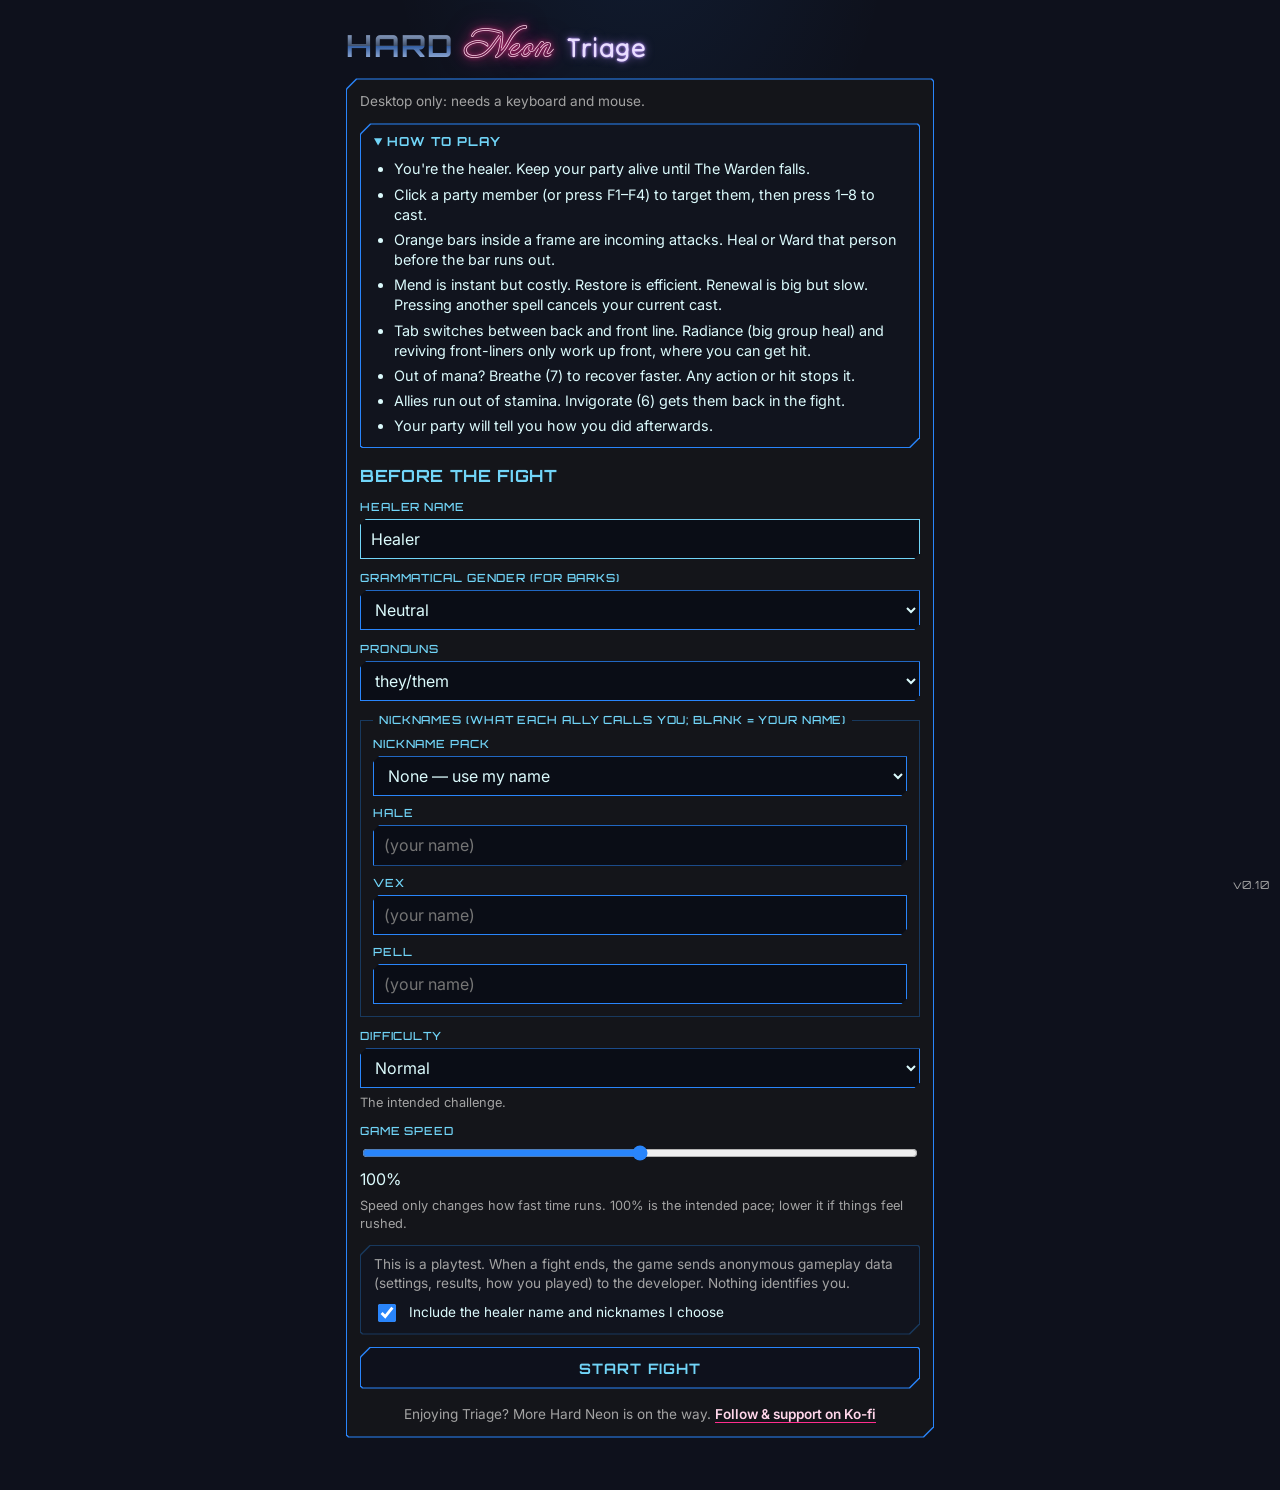
==== index.html @ afcef410 "First commit of test game" ====
<!doctype html>
<html lang="en">
<head>
  <meta charset="utf-8">
  <meta name="viewport" content="width=device-width, initial-scale=1">
  <title>Hard Neon: Triage</title>
  <link rel="preconnect" href="https://fonts.googleapis.com">
  <link rel="preconnect" href="https://fonts.gstatic.com" crossorigin>
  <link rel="stylesheet" href="https://fonts.googleapis.com/css2?family=Inter:wght@400;600;700&family=Orbitron:wght@500;700&family=Neonderthaw&family=Tilt+Neon&display=swap">
  <link rel="stylesheet" href="style.css">
  <script src="data/strings.js"></script>
  <script src="data/settings.js"></script>
  <script src="data/abilities.js"></script>
  <script src="data/allies.js"></script>
  <script src="data/boss.js"></script>
  <script src="data/nicknames.js"></script>
  <script src="game.js"></script>
</head>
<body>
  <h1 id="title"></h1>
  <div id="version" class="version"></div>

  <section id="setup" class="panel">
    <p id="desktopNote" class="note"></p>
    <details id="howTo" class="howto" open></details>
    <h2 id="setupTitle"></h2>
    <form id="setupForm"></form>
  </section>

  <main id="game" hidden>
    <section class="panel cluster">
      <div id="bossBubble" class="bubble boss left"></div>
      <div class="row"><strong id="bossName"></strong><span id="phase" class="muted"></span><span id="timer" class="timer"></span></div>
      <div id="bossHp"></div>
      <div id="telegraphs" aria-live="polite"></div>

      <div class="zones">
        <div class="zone">
          <div class="zhead"><span id="frontTitle"></span><span id="frontArea" class="area"></span></div>
          <div id="frontList" class="frames"></div>
        </div>
        <div class="zone">
          <div class="zhead"><span id="backTitle"></span><span id="backArea" class="area"></span></div>
          <div id="backList" class="frames"></div>
        </div>
      </div>

      <div id="mana"></div>
      <div id="cast"></div>
      <div id="gcd"></div>
      <div id="abilities" class="abilities"></div>
      <div id="msg" class="msg" role="status"></div>
      <div id="controls" class="controls"></div>
    </section>

    <details class="panel logbox">
      <summary id="logTitle"></summary>
      <div id="log" class="log" role="log"></div>
      <button id="showResult" type="button" class="primary" hidden></button>
    </details>

    <div id="pauseOverlay" class="overlay" hidden><p></p></div>
    <section id="result" class="panel result" hidden></section>
  </main>
</body>
</html>
---- style.css ----
/* Healer Prototype — Hard Neon skin.
   Rules from the Hard Neon visual guide: blue is the interface, neon is the world;
   Orbitron = the system, neon script = people, Inter = everything you read.
   Neon is scarce; nothing that matters mid-fight glows or flickers.
   The previous plain look is kept in style_classic.css (swap the <link> to use it). */

:root {
  /* interface (the station's tech) */
  --bg: #0E111C; --panel: #14151A; --raised: #2A2F38; --navy: #18395E;
  --edge: #2985FB; --signal: #569EFF; --cyan: #71D5F8; --text: #DBFAFC; --muted: #A3A3A3;
  --warn: #FF9000;
  /* neon (the world: people, signs) */
  --pink: #FF2D8D; --lavender: #B388FF;
  /* system feedback (always paired with numbers, icons or words) */
  --hp: #2FB47C; --hp-low: #E5484D; --mana: #2985FB; --st: #FFB020; --boss: #B8325E;
  --cast: #71D5F8; --breathe: #3FC9B5; --focus: #FFFFFF;
  /* the notch: big cut top-left and bottom-right, small cut on the others */
  --n: 10px; --s: 2px;
  --notch: polygon(var(--n) 0, calc(100% - var(--s)) 0, 100% var(--s), 100% calc(100% - var(--n)),
                   calc(100% - var(--n)) 100%, var(--s) 100%, 0 calc(100% - var(--s)), 0 var(--n));
  --sys: "Orbitron", "Segoe UI", sans-serif;
  --neon: "Neonderthaw", "Brush Script MT", cursive;          /* decorative: title, results */
  --neon-ui: "Tilt Neon", "Trebuchet MS", sans-serif;          /* legible neon: names you click mid-fight */
  --body: "Inter", system-ui, "Segoe UI", sans-serif;
}
* { box-sizing: border-box; }
html { background: var(--bg); }
body { margin: 0 auto; padding: 24px 16px 40px; color: var(--text); max-width: 620px;
  font: 16px/1.4 var(--body);
  background:
    radial-gradient(ellipse 60% 40% at 50% -10%, rgba(41,133,251,.10), transparent 70%),
    var(--bg); }
[hidden] { display: none !important; }
button, input, select, textarea { font: inherit; color: inherit; }
:focus-visible { outline: 3px solid var(--focus); outline-offset: 2px; }
.muted { color: var(--muted); }
h2, h3 { font-family: var(--sys); color: var(--cyan); font-weight: 700; letter-spacing: .04em; }
h2 { font-size: 1.05rem; margin: 0 0 12px; text-transform: uppercase; }
h3 { font-size: .85rem; margin: 14px 0 6px; text-transform: uppercase; }

/* ---------- notched surfaces (border + fill drawn behind content, so bubbles are never clipped) ---------- */
.panel, .frame, .ab, .btns button, #setupForm button, a.button, #showResult, .howto, .telnote, .verdict, .rbtns label, .bubble.boss {
  position: relative; isolation: isolate; border: none; border-radius: 0; background: transparent;
  --edge-c: var(--edge); --fill-c: var(--panel);
}
.panel::before, .frame::before, .ab::before, .btns button::before, #setupForm button::before, a.button::before,
#showResult::before, .howto::before, .telnote::before, .verdict::before, .rbtns label::before, .bubble.boss::before {
  content: ""; position: absolute; inset: 0; z-index: -2; background: var(--edge-c); clip-path: var(--notch); pointer-events: none;
}
.panel > .notchfill, .frame::after, .ab::after, .btns button::after, #setupForm button::after, a.button::after,
#showResult::after, .howto::after, .telnote::after, .verdict::after, .rbtns label::after {
  content: ""; position: absolute; inset: 1px; z-index: -1; background: var(--fill-c); clip-path: var(--notch); pointer-events: none;
}
/* panels use a box-shadow-free fill so the cluster's ::after stays free */
.panel { --fill-c: var(--panel); padding: 14px; margin-bottom: 12px; }
.panel::after { content: ""; position: absolute; inset: 1px; z-index: -1; background: var(--fill-c); clip-path: var(--notch); pointer-events: none; }

/* ---------- title: Orbitron system word + neon word ---------- */
h1#title { margin: 0 0 16px; display: flex; align-items: baseline; gap: 10px; flex-wrap: wrap; }
.tsys { font: 700 1.9rem/1 var(--sys); text-transform: uppercase; letter-spacing: .06em;
  background: linear-gradient(180deg, #A0B7DE 0%, #44546E 52%, #325DA0 53%, #A0B7DE 100%);
  -webkit-background-clip: text; background-clip: text; color: transparent; }
.tneon { font: 2.4rem/1 var(--neon); color: #FFD6EA;
  text-shadow: 0 0 4px var(--pink), 0 0 12px var(--pink), 0 0 24px rgba(255,45,141,.6);
  animation: sign 7s infinite steps(1); }
.tsub { font: 1.7rem/1 var(--neon-ui); color: #E9DDFF; letter-spacing: .02em;
  text-shadow: 0 0 3px var(--lavender), 0 0 10px rgba(179,136,255,.65); margin-left: 4px; }
@keyframes sign { 0%, 91%, 93%, 100% { opacity: 1; } 92% { opacity: .35; } }
@media (prefers-reduced-motion: reduce) { .tneon { animation: none; } }
.version { position: fixed; right: 10px; bottom: 8px; font: .7rem var(--sys); color: var(--muted); letter-spacing: .08em; }

/* ---------- layout pieces ---------- */
.row { display: flex; gap: 10px; align-items: baseline; margin-bottom: 4px; }
#bossName { font: 700 1rem var(--sys); color: var(--cyan); letter-spacing: .05em; text-transform: uppercase; }
#phase { font: .75rem var(--sys); letter-spacing: .08em; text-transform: uppercase; }
.timer { margin-left: auto; font: 500 .9rem var(--sys); color: var(--text); font-variant-numeric: tabular-nums; }

/* ---------- bars: flat, high-contrast, numbers always shown ---------- */
.bar { position: relative; height: 20px; margin: 4px 0; background: #070910;
  clip-path: polygon(6px 0, 100% 0, 100% calc(100% - 6px), calc(100% - 6px) 100%, 0 100%, 0 6px);
  box-shadow: inset 0 0 0 1px rgba(41,133,251,.55); }
.bar .fill { height: 100%; width: 0; }
.bar .bartext { position: absolute; inset: 0; display: flex; align-items: center; justify-content: center;
  font-size: .82rem; font-weight: 700; font-variant-numeric: tabular-nums; text-shadow: 0 1px 2px #000, 0 0 2px #000; white-space: nowrap; }
.bar.hp { height: 28px; } .bar.hp .fill { background: var(--hp); } .bar.hp .bartext { font-size: .92rem; }
.bar.hp.low .fill { background: var(--hp-low); }
.bar.st { height: 7px; clip-path: none; } .bar.st .fill { background: var(--st); } .bar.st .bartext { display: none; }
.bar.mana .fill { background: var(--mana); }
.bar.cast .fill { background: var(--cast); } .bar.cast .bartext { color: var(--text); }
.bar.cast.breathing .fill { background: var(--breathe); }
.bar.cast.wasted .fill { background: #5B6170; } .bar.cast.wasted .bartext { color: var(--warn); }
.bar.gcd { height: 4px; clip-path: none; box-shadow: none; } .bar.gcd .fill { background: var(--signal); } .bar.gcd .bartext { display: none; }
.bar.boss { height: 24px; } .bar.boss .fill { background: linear-gradient(90deg, #7A1E45, var(--boss)); }
.bar.warn { height: 22px; background: #3A2400; box-shadow: none; } .bar.warn .fill { background: var(--warn); }
.bar.warn .bartext { color: #120A00; text-shadow: none; font-weight: 800; letter-spacing: .02em; }
.bar.tbar { height: 16px; flex: 1; background: #3A2400; box-shadow: none; } .bar.tbar .fill { background: var(--warn); }
.bar.tbar .bartext { color: #120A00; text-shadow: none; font-size: .72rem; font-weight: 800; }

#telegraphs { min-height: 4px; }
.tele { display: flex; gap: 8px; align-items: center; color: var(--warn); font-weight: 700; font-size: .85rem; }
.tele > span { flex: 0 0 auto; }

/* ---------- zones and party frames ---------- */
.zones { display: grid; grid-template-columns: 1fr 1fr; gap: 10px; margin: 10px 0; }
.zhead { display: flex; gap: 6px; align-items: baseline; margin-bottom: 6px;
  font: 500 .7rem var(--sys); color: var(--cyan); text-transform: uppercase; letter-spacing: .12em;
  border-bottom: 1px solid var(--navy); padding-bottom: 3px; }
.area { color: var(--warn); font: 700 .8rem var(--body); text-transform: none; letter-spacing: 0; }
.frames { display: grid; gap: 8px; min-height: 100px; align-content: start; }

.frame { text-align: left; padding: 7px 10px 8px; cursor: pointer; width: 100%; --fill-c: #11141E; }
.frame:hover { --fill-c: #161B28; }
.frame.low { --edge-c: var(--hp-low); }
.frame.threat { --edge-c: var(--warn); }
.frame.selected { outline: 3px solid var(--focus); outline-offset: 2px; }
.frame.down { opacity: .5; }
.fhead { display: flex; gap: 8px; align-items: baseline; }
/* people's names are neon: the world, not the interface */
.fname { font: 1.35rem/1.1 var(--neon-ui); color: #FFD6EA; text-shadow: 0 0 3px var(--pink), 0 0 10px rgba(255,45,141,.7); padding-right: 4px; }
.frame[data-id="healer"] .fname { color: #E6F7FF; text-shadow: 0 0 3px var(--cyan), 0 0 10px rgba(113,213,248,.6); }
.fkey { font: .65rem var(--sys); color: var(--muted); letter-spacing: .06em; }
.ftarget { margin-left: auto; font: 700 .62rem var(--sys); letter-spacing: .12em; color: var(--focus); }
.fstatus { font-size: .78rem; min-height: 1.1em; color: var(--warn); font-weight: 600; }
.faction { display: none; }
.ffloat { position: absolute; top: 6px; right: 64px; font-weight: 800; font-size: .9rem; font-variant-numeric: tabular-nums; text-shadow: 0 1px 2px #000; }

/* ---------- healer controls ---------- */
.abilities { display: grid; grid-template-columns: repeat(5, 1fr); gap: 6px; margin-top: 8px; }
.ab { display: flex; flex-direction: column; align-items: center; gap: 1px; padding: 7px 2px; cursor: pointer; --fill-c: #11141E; }
.ab:hover { --fill-c: var(--navy); }
.ab.unusable { opacity: .4; }
.ab.active { --edge-c: var(--cyan); --fill-c: var(--navy); }
.abkey { font: 500 .65rem var(--sys); color: var(--signal); letter-spacing: .06em; }
.abname { font-weight: 700; font-size: .84rem; }
.abmana { font-size: .7rem; color: #8FC0FF; font-variant-numeric: tabular-nums; }
.abcd { position: absolute; top: 3px; right: 6px; font-size: .7rem; font-weight: 800; color: var(--warn); }
.msg { min-height: 1.3em; color: var(--warn); margin-top: 6px; font-size: .88rem; font-weight: 600; }
.controls { font-size: .74rem; color: var(--muted); }

/* ---------- buttons ---------- */
.btns { display: flex; gap: 8px; margin-top: 12px; flex-wrap: wrap; }
.btns button, #setupForm button, a.button, #showResult { padding: 9px 18px; cursor: pointer; --fill-c: var(--bg);
  font: 700 .8rem var(--sys); letter-spacing: .08em; text-transform: uppercase; color: var(--text); text-decoration: none; display: inline-block; }
.btns button:hover, #setupForm button:hover, a.button:hover, #showResult:hover { --fill-c: var(--navy); color: #BFE0FF; }
button.primary, a.button { --fill-c: var(--navy); --edge-c: var(--cyan); color: var(--cyan) !important; }
button.primary:hover, a.button:hover { --fill-c: #1F4A7A; }
#setupForm button.primary { padding: 12px 18px; font-size: .9rem; }
button:disabled { opacity: .55; cursor: default; }

/* ---------- log ---------- */
.logbox summary { cursor: pointer; font: 700 .8rem var(--sys); color: var(--cyan); letter-spacing: .08em; text-transform: uppercase; }
.log { height: 200px; overflow-y: auto; font-size: .8rem; font-variant-numeric: tabular-nums; margin-top: 8px; }
.entry.bark { color: #FFD6EA; font-style: italic; }
.entry.warn { color: var(--warn); }
.entry.bad { color: #FF8A8E; font-weight: 600; }
.entry.good { color: #7FE0B0; font-weight: 600; }
.entry.sys { color: var(--muted); }
#showResult { margin-top: 10px; }

/* ---------- speech bubbles: loud on purpose, neon for people, Orbitron for the boss ---------- */
.cluster { position: relative; }
.bubble { position: absolute; top: 0; width: 250px; padding: 12px 16px; z-index: 3;
  background: #12081A; color: #FFF0F7; border: 2px solid var(--pink);
  box-shadow: 0 0 10px rgba(255,45,141,.55), inset 0 0 12px rgba(255,45,141,.18), 0 8px 24px rgba(0,0,0,.6);
  font: 600 1.25rem/1.25 var(--body); text-align: center;
  opacity: 0; transform: scale(.94); transition: opacity .12s, transform .12s; pointer-events: none; }
.bubble.show { opacity: 1; transform: scale(1); }
.bubble::after { content: ""; position: absolute; top: 20px; border: 11px solid transparent; }
.bubble.left { right: calc(100% + 18px); }
.bubble.left::after { left: 100%; border-left-color: var(--pink); }
.bubble.right { left: calc(100% + 18px); }
.bubble.right::after { right: 100%; border-right-color: var(--pink); }
/* the boss speaks as the system: cold, notched, Orbitron */
.bubble.boss { position: absolute; top: 4px; border: none; box-shadow: 0 0 14px rgba(41,133,251,.35), 0 8px 24px rgba(0,0,0,.6);
  background: transparent; color: var(--cyan); --edge-c: var(--edge);
  font: 700 1rem/1.3 var(--sys); letter-spacing: .04em; text-transform: uppercase; }
.bubble.boss::after { content: ""; position: absolute; inset: 2px; z-index: -1; background: #0A1424; clip-path: var(--notch);
  border: none; top: 2px; }
.bubble.boss.left { right: calc(100% + 18px); }

@media (max-width: 1180px) {
  .bubble, .bubble.left, .bubble.right, .bubble.boss.left { left: 8px; right: auto; top: auto; bottom: calc(100% - 4px);
    width: auto; max-width: 270px; font-size: 1.02rem; padding: 7px 11px; }
  .bubble::after, .bubble.left::after, .bubble.right::after { top: 100%; left: 22px; right: auto; border-color: transparent; border-top-color: var(--pink); }
  .bubble.boss { bottom: auto; top: -10px; left: auto; right: 8px; font-size: .8rem; }
  .bubble.boss::after { inset: 2px; left: 2px; top: 2px; border: none; }
}

/* ---------- overlays and results ---------- */
.overlay { position: fixed; inset: 0; background: rgba(5,7,14,.75); display: flex; align-items: center; justify-content: center;
  font: 700 1.2rem var(--sys); color: var(--cyan); letter-spacing: .08em; text-transform: uppercase; }
.result { position: fixed; top: 6%; left: 50%; transform: translateX(-50%); width: min(440px, 92vw); z-index: 5;
  max-height: 88vh; overflow-y: auto; filter: drop-shadow(0 12px 30px rgba(0,0,0,.8)); --edge-c: var(--cyan); }
.result h2 { font-size: 1.4rem; margin-bottom: 4px; }
.result h2.good { color: #7FE0B0; } .result h2.bad { color: #FF8A8E; }
.runinfo { font: .7rem var(--sys); color: var(--muted); letter-spacing: .06em; margin: 0 0 12px; }
.result dl { display: grid; grid-template-columns: auto auto; gap: 4px 16px; margin: 0; }
.result dt { color: var(--muted); }
.result dd { margin: 0; text-align: right; font-weight: 700; font-variant-numeric: tabular-nums; }
.verdict { padding: 8px 12px; margin-bottom: 6px; --fill-c: #11141E; }
.verdict.great { --edge-c: #2FB47C; } .verdict.ok { --edge-c: var(--st); } .verdict.poor, .verdict.downed { --edge-c: var(--hp-low); }
.vhead { display: flex; justify-content: space-between; align-items: baseline; }
.vhead strong { font: 1.3rem/1.1 var(--neon-ui); font-weight: 400; color: #FFD6EA; text-shadow: 0 0 3px var(--pink), 0 0 8px rgba(255,45,141,.6); }
.vtag { font: .65rem var(--sys); color: var(--muted); letter-spacing: .1em; text-transform: uppercase; }
.vline { font-style: italic; margin: 4px 0 2px; }
.vfacts { font-size: .76rem; color: var(--muted); }

/* ---------- setup screen ---------- */
.note { margin: 0 0 12px; font-size: .85rem; color: var(--muted); }
.note.warn { color: #120A00; background: var(--warn); padding: 6px 10px; font-weight: 700; }
.howto { margin-bottom: 16px; padding: 10px 14px; --fill-c: #11141E; }
.howto summary { cursor: pointer; font: 700 .78rem var(--sys); color: var(--cyan); letter-spacing: .08em; text-transform: uppercase; }
.howto ul { margin: 10px 0 2px; padding-left: 20px; font-size: .9rem; display: grid; gap: 5px; }
#setupForm { display: grid; gap: 12px; }
.field { display: grid; gap: 5px; }
.field > span { font: 500 .7rem var(--sys); color: var(--cyan); letter-spacing: .08em; text-transform: uppercase; }
.field input, .field select, .fbform textarea { padding: 8px 10px; background: #0A0D16; border: 1px solid var(--edge); border-radius: 0;
  clip-path: polygon(6px 0, 100% 0, 100% calc(100% - 6px), calc(100% - 6px) 100%, 0 100%, 0 6px); }
.field input:focus, .field select:focus, .fbform textarea:focus { border-color: var(--cyan); }
.field input[type=range] { padding: 0; border: none; clip-path: none; background: transparent; accent-color: var(--edge); }
fieldset { border: 1px solid var(--navy); display: grid; gap: 10px; padding: 10px 12px 12px; margin: 0; }
legend { font: 500 .7rem var(--sys); color: var(--cyan); letter-spacing: .08em; text-transform: uppercase; padding: 0 6px; }
.help { font-size: .8rem; color: var(--muted); margin-top: -6px; }
.telnote { padding: 10px 14px; font-size: .85rem; --fill-c: #11141E; --edge-c: var(--navy); }
.telnote p { margin: 0 0 8px; color: var(--muted); }
.check { display: flex; gap: 10px; align-items: center; cursor: pointer; }
.check input { width: 18px; height: 18px; accent-color: var(--edge); }

/* ---------- in-game feedback ---------- */
.fbform { margin-top: 16px; border-top: 1px solid var(--navy); padding-top: 4px; display: grid; gap: 10px; }
.rating { border: none; padding: 0; margin: 0; }
.rating legend { font: 600 .9rem var(--body); color: var(--text); text-transform: none; letter-spacing: 0; padding: 0; margin-bottom: 6px; }
.rbtns { display: flex; gap: 6px; flex-wrap: wrap; }
.rbtns input { position: absolute; opacity: 0; width: 1px; height: 1px; }
.rbtns label { min-width: 42px; height: 36px; padding: 0 10px; display: flex; align-items: center; justify-content: center;
  cursor: pointer; font-weight: 700; --fill-c: #11141E; }
.rbtns input:checked + label { --fill-c: var(--navy); --edge-c: var(--cyan); color: var(--cyan); }
.rbtns input:focus-visible + label { outline: 3px solid var(--focus); outline-offset: 2px; }
.rscale { font-size: .72rem; color: var(--muted); margin-top: 3px; }
.fbform textarea { resize: vertical; }
.fbstatus { align-self: center; font-size: .85rem; color: #7FE0B0; }

@media (max-width: 480px) { .abilities { grid-template-columns: repeat(3, 1fr); } }

/* ---------- support link ---------- */
.supportline { margin: 4px 0 0; font-size: .85rem; color: var(--muted); text-align: center; }
a.support { color: #FFD6EA; text-decoration: underline; text-decoration-color: var(--pink); text-underline-offset: 3px; font-weight: 600; }
a.support:hover { color: #fff; text-shadow: 0 0 6px rgba(255,45,141,.7); }
a.button.support-btn { --edge-c: var(--pink); --fill-c: #1A0A16; color: #FFD6EA !important; text-decoration: none; }
a.button.support-btn:hover { --fill-c: #2A0F22; }
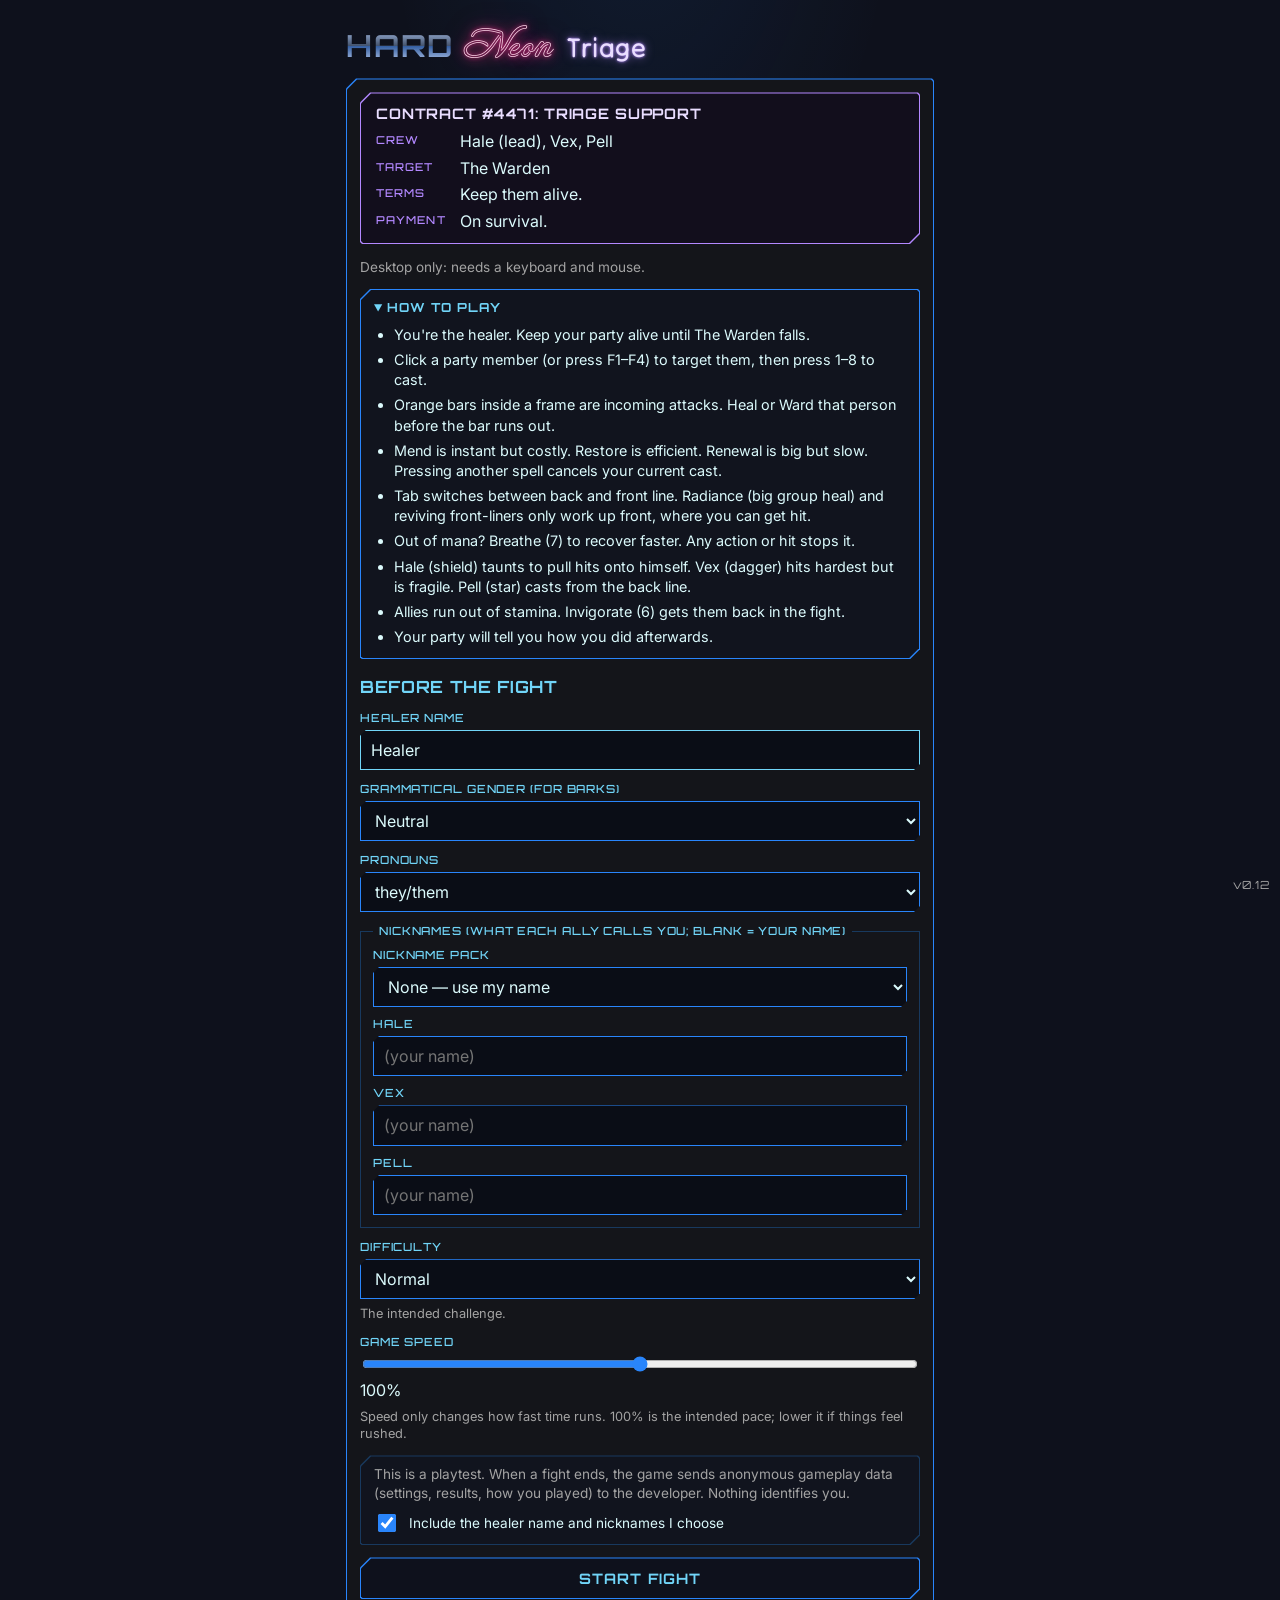
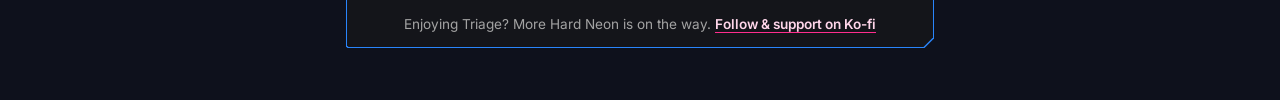
==== commit 84dbcdd2: "Add files via upload" ====
--- a/index.html
+++ b/index.html
@@ -14,6 +14,7 @@
   <script src="data/allies.js"></script>
   <script src="data/boss.js"></script>
   <script src="data/nicknames.js"></script>
+  <script src="data/icons.js"></script>
   <script src="game.js"></script>
 </head>
 <body>
@@ -21,6 +22,7 @@
   <div id="version" class="version"></div>
 
   <section id="setup" class="panel">
+    <div id="contract" class="contract"></div>
     <p id="desktopNote" class="note"></p>
     <details id="howTo" class="howto" open></details>
     <h2 id="setupTitle"></h2>
--- a/style.css
+++ b/style.css
@@ -248,3 +248,30 @@
 a.support:hover { color: #fff; text-shadow: 0 0 6px rgba(255,45,141,.7); }
 a.button.support-btn { --edge-c: var(--pink); --fill-c: #1A0A16; color: #FFD6EA !important; text-decoration: none; }
 a.button.support-btn:hover { --fill-c: #2A0F22; }
+
+/* results panel scrolls on short screens: draw its frame on the box itself, not on pseudo-elements that scroll away */
+.result::before, .result::after { display: none; }
+.result { background: var(--panel); clip-path: var(--notch); box-shadow: inset 0 0 0 1px var(--cyan); filter: none;
+  scrollbar-color: var(--edge) transparent; }
+
+/* ---------- ability icons + tags ---------- */
+.ab { gap: 0; padding: 6px 2px 7px; }
+.abkey { position: absolute; top: 4px; left: 8px; }
+.abicon { width: 24px; height: 24px; margin: 2px 0 2px; }
+.abicon svg { width: 100%; height: 100%; display: block; filter: drop-shadow(0 0 2px rgba(0,0,0,.8)); }
+.abname { font-size: .84rem; line-height: 1.15; }
+.abtag { font-size: .7rem; color: var(--text); opacity: .9; font-variant-numeric: tabular-nums; white-space: nowrap; }
+.abmana { font-size: .66rem; margin-top: 1px; }
+
+/* ---------- contract card (scene setting) ---------- */
+.contract { position: relative; isolation: isolate; padding: 12px 16px 12px; margin-bottom: 14px; --edge-c: var(--lavender); --fill-c: #120E1C; }
+.contract::before { content: ""; position: absolute; inset: 0; z-index: -2; background: var(--edge-c); clip-path: var(--notch); }
+.contract::after { content: ""; position: absolute; inset: 1px; z-index: -1; background: var(--fill-c); clip-path: var(--notch); }
+.ctitle { font: 700 .9rem var(--sys); color: #E9DDFF; letter-spacing: .06em; text-transform: uppercase; margin-bottom: 8px; }
+.contract dl { display: grid; grid-template-columns: max-content 1fr; gap: 4px 14px; margin: 0; }
+.contract dt { font: 500 .68rem/1.9 var(--sys); color: var(--lavender); letter-spacing: .1em; text-transform: uppercase; }
+.contract dd { margin: 0; }
+
+/* ally class icon beside the name */
+.ficon { width: 18px; height: 18px; align-self: center; flex: 0 0 auto; opacity: .85; }
+.ficon svg { width: 100%; height: 100%; display: block; }
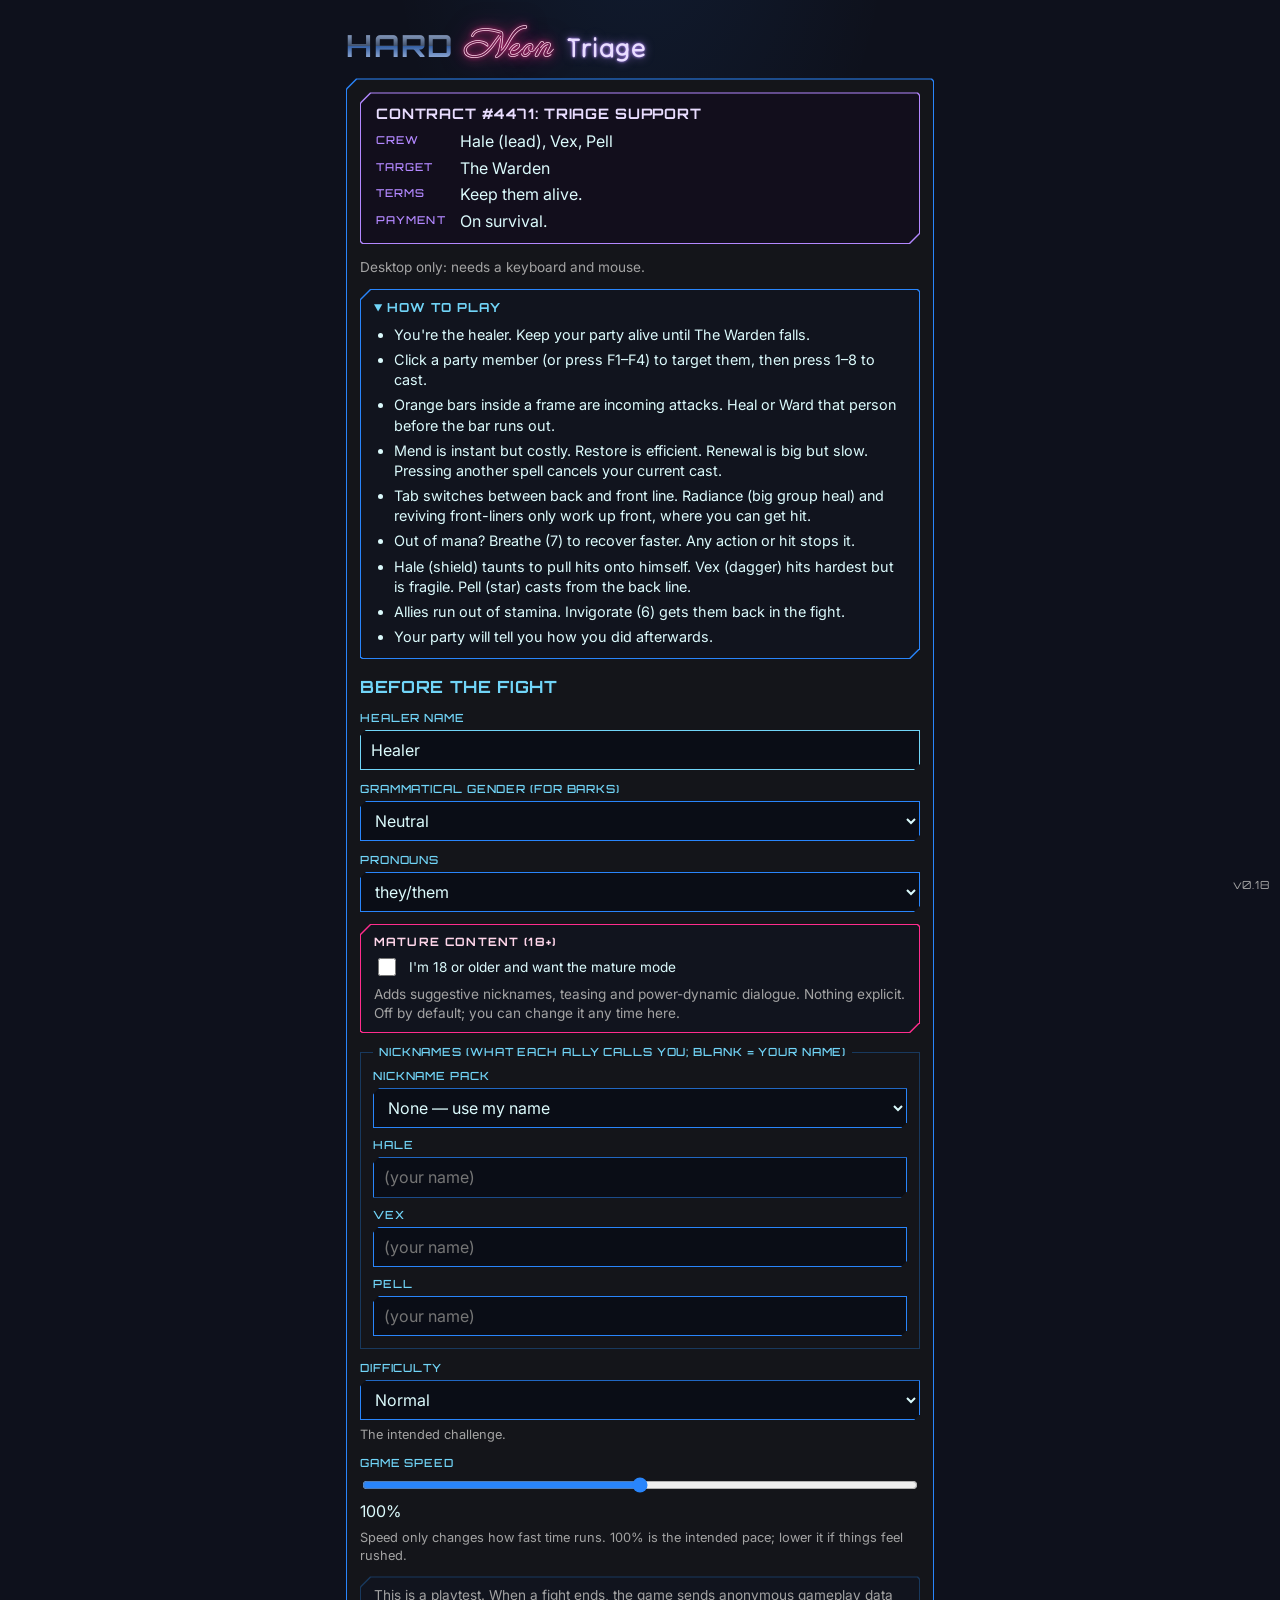
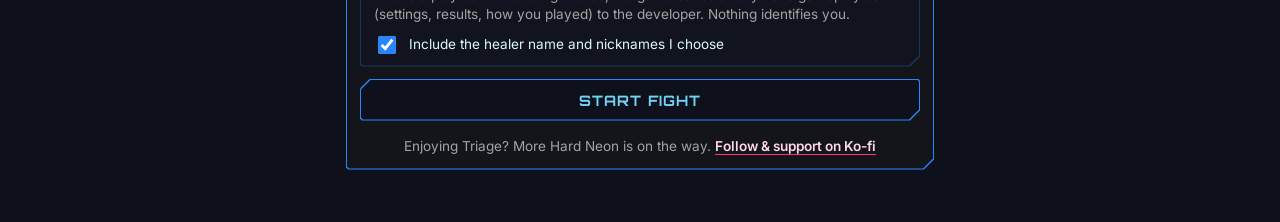
==== commit f3664a64: "Personalities tweaked" ====
--- a/index.html
+++ b/index.html
@@ -14,6 +14,7 @@
   <script src="data/allies.js"></script>
   <script src="data/boss.js"></script>
   <script src="data/nicknames.js"></script>
+  <script src="data/mature.js"></script>
   <script src="data/icons.js"></script>
   <script src="game.js"></script>
 </head>
--- a/style.css
+++ b/style.css
@@ -275,3 +275,10 @@
 /* ally class icon beside the name */
 .ficon { width: 18px; height: 18px; align-self: center; flex: 0 0 auto; opacity: .85; }
 .ficon svg { width: 100%; height: 100%; display: block; }
+
+.verdict.lost { --edge-c: var(--warn); }
+
+/* mature toggle: same quiet card as the telemetry notice, pink edge so it reads as "the world" */
+.telnote.mature { --edge-c: var(--pink); }
+.mtitle { font: 700 .72rem var(--sys); color: #FFD6EA; letter-spacing: .1em; text-transform: uppercase; margin-bottom: 6px; }
+.telnote.mature p { margin: 6px 0 0; }
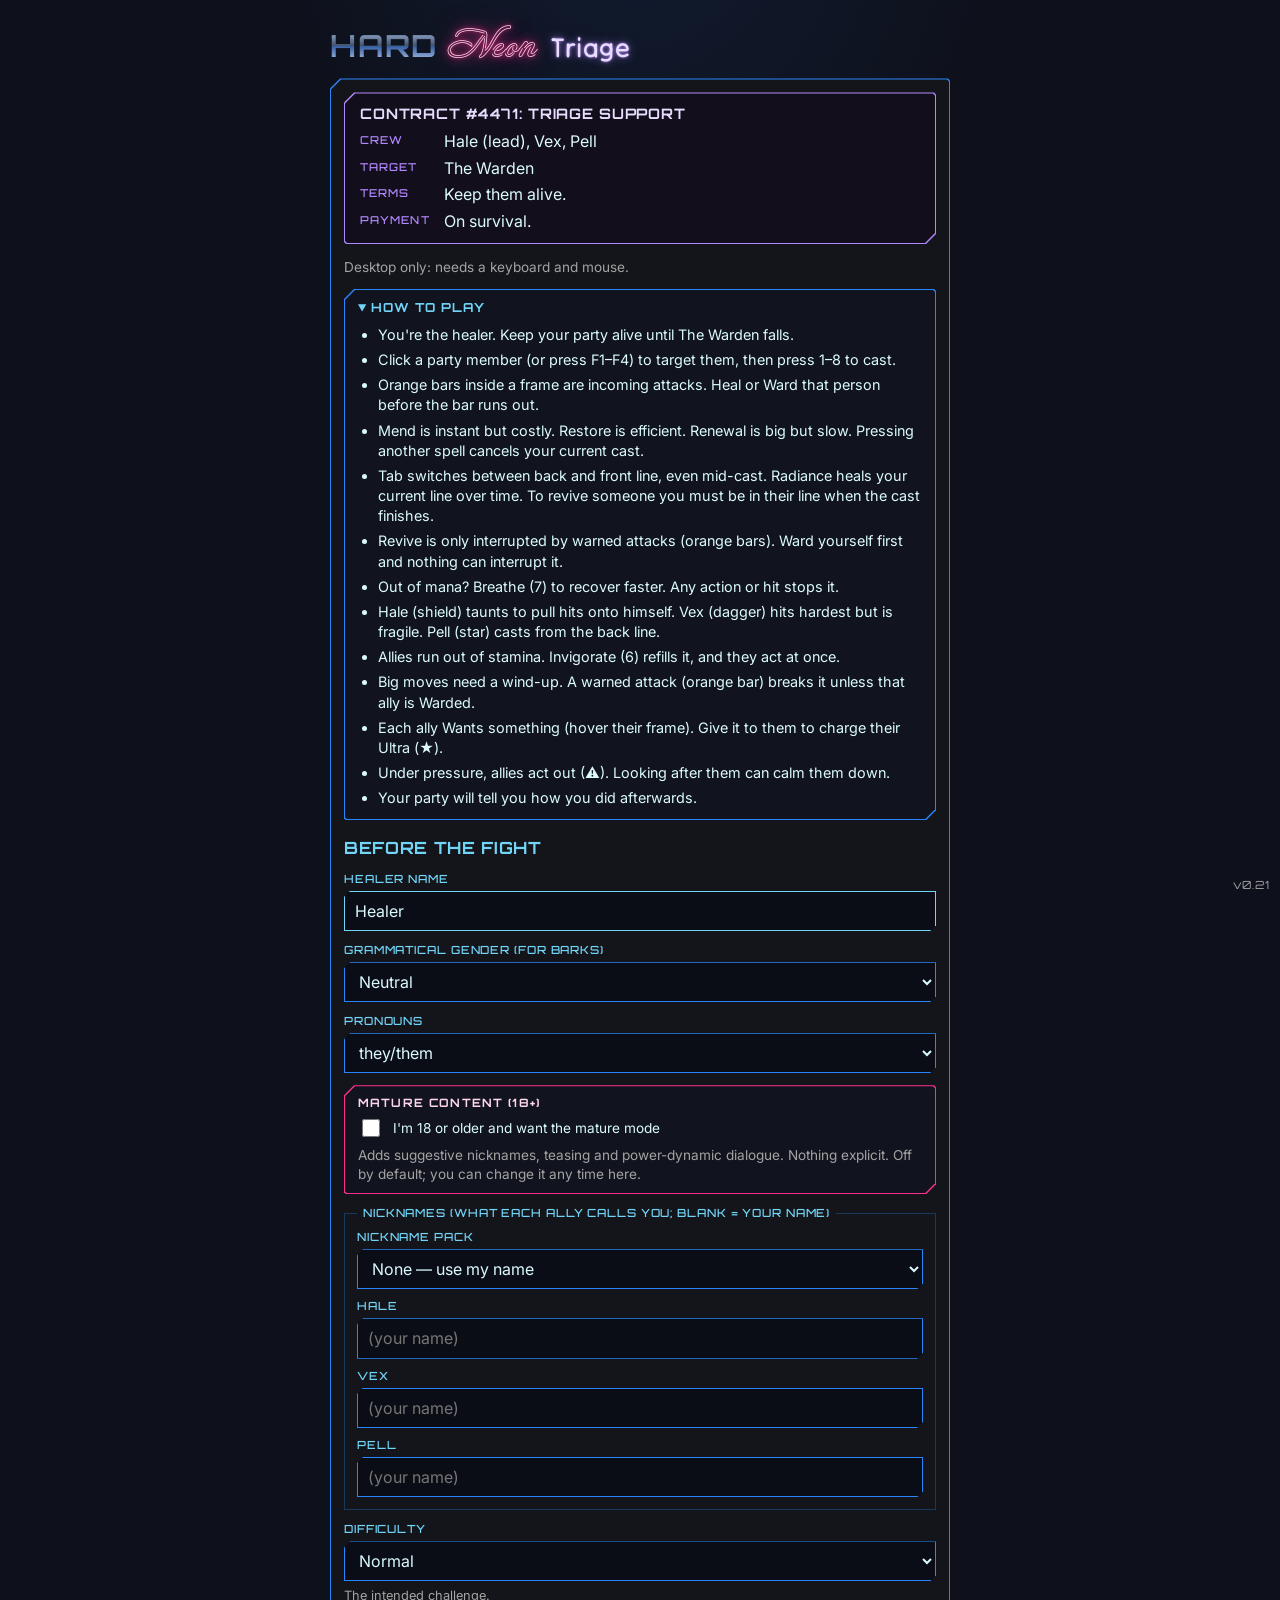
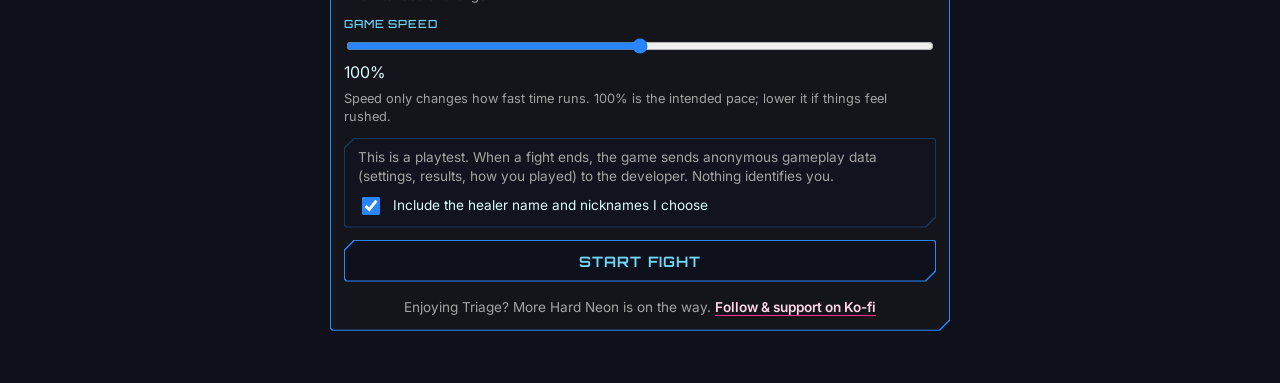
==== commit d208678a: "Version 0.21" ====
--- a/index.html
+++ b/index.html
@@ -12,6 +12,8 @@
   <script src="data/settings.js"></script>
   <script src="data/abilities.js"></script>
   <script src="data/allies.js"></script>
+  <script src="data/wants.js"></script>
+  <script src="data/fears.js"></script>
   <script src="data/boss.js"></script>
   <script src="data/nicknames.js"></script>
   <script src="data/mature.js"></script>
@@ -35,6 +37,7 @@
       <div id="bossBubble" class="bubble boss left"></div>
       <div class="row"><strong id="bossName"></strong><span id="phase" class="muted"></span><span id="timer" class="timer"></span></div>
       <div id="bossHp"></div>
+      <div id="bossFloats" class="bfloats" aria-hidden="true"></div>
       <div id="telegraphs" aria-live="polite"></div>
 
       <div class="zones">
--- a/style.css
+++ b/style.css
@@ -25,7 +25,7 @@
 }
 * { box-sizing: border-box; }
 html { background: var(--bg); }
-body { margin: 0 auto; padding: 24px 16px 40px; color: var(--text); max-width: 620px;
+body { margin: 0 auto; padding: 24px 16px 40px; color: var(--text); max-width: 880px;
   font: 16px/1.4 var(--body);
   background:
     radial-gradient(ellipse 60% 40% at 50% -10%, rgba(41,133,251,.10), transparent 70%),
@@ -89,6 +89,8 @@
 .bar.cast .fill { background: var(--cast); } .bar.cast .bartext { color: var(--text); }
 .bar.cast.breathing .fill { background: var(--breathe); }
 .bar.cast.wasted .fill { background: #5B6170; } .bar.cast.wasted .bartext { color: var(--warn); }
+.bar.cast.threat { background: #3A2400; } .bar.cast.threat .fill { background: var(--warn); } .bar.cast.threat .bartext { font-weight: 700; }
+.result .tip { margin: 10px 0 0; padding: 8px 12px; border-left: 3px solid var(--warn); background: rgba(255,144,0,.08); font-size: .9rem; }
 .bar.gcd { height: 4px; clip-path: none; box-shadow: none; } .bar.gcd .fill { background: var(--signal); } .bar.gcd .bartext { display: none; }
 .bar.boss { height: 24px; } .bar.boss .fill { background: linear-gradient(90deg, #7A1E45, var(--boss)); }
 .bar.warn { height: 22px; background: #3A2400; box-shadow: none; } .bar.warn .fill { background: var(--warn); }
@@ -109,6 +111,30 @@
 .frames { display: grid; gap: 8px; min-height: 100px; align-content: start; }
 
 .frame { text-align: left; padding: 7px 10px 8px; cursor: pointer; width: 100%; --fill-c: #11141E; }
+
+/* ---------- portraits (v0.20): bubble → portrait → frame, mirrored in the back column ---------- */
+:root { --pt: 104px; }
+#setup, body:has(#setup:not([hidden])) #title { max-width: 620px; margin-left: auto; margin-right: auto; }
+.slot { position: relative; display: grid; grid-template-columns: var(--pt) minmax(0, 1fr); gap: 8px; align-items: center; }
+.slot.back { grid-template-columns: minmax(0, 1fr) var(--pt); }
+.slot.back .portrait { order: 2; }
+.slot .frame { align-self: stretch; }
+.portrait { position: relative; width: var(--pt); height: var(--pt); overflow: hidden; cursor: pointer;
+  background: #0B1020; border: 2px solid var(--role-c);
+  box-shadow: 0 0 6px color-mix(in srgb, var(--role-c) 45%, transparent);
+  clip-path: polygon(0 0, calc(100% - 12px) 0, 100% 12px, 100% 100%, 12px 100%, 0 calc(100% - 12px));
+  transition: box-shadow .15s, filter .2s; }
+.portrait img { position: absolute; inset: 0; width: 100%; height: 100%; object-fit: cover; display: block; }
+.portrait.flip img { transform: scaleX(-1); }
+.portrait .picon { position: absolute; inset: 0; display: grid; place-items: center; }
+.portrait .picon svg { width: 52%; height: 52%; opacity: .8; }
+.portrait.hasimg .picon { display: none; }
+.portrait.speaking { box-shadow: 0 0 4px var(--role-c), 0 0 16px var(--role-c); }
+.portrait.down { filter: grayscale(1) brightness(.55); }
+.portrait.low::after { content: ""; position: absolute; inset: 0; background: rgba(255, 40, 70, .28); animation: ptlow 1.4s ease-in-out infinite; }
+@keyframes ptlow { 0%, 100% { opacity: .55; } 50% { opacity: 1; } }
+@media (prefers-reduced-motion: reduce) { .portrait.low::after { animation: none; } }
+@media (max-width: 820px) { :root { --pt: 0px; } .portrait { display: none; } .slot, .slot.back { grid-template-columns: minmax(0, 1fr); gap: 0; } }
 .frame:hover { --fill-c: #161B28; }
 .frame.low { --edge-c: var(--hp-low); }
 .frame.threat { --edge-c: var(--warn); }
@@ -122,6 +148,32 @@
 .ftarget { margin-left: auto; font: 700 .62rem var(--sys); letter-spacing: .12em; color: var(--focus); }
 .fstatus { font-size: .78rem; min-height: 1.1em; color: var(--warn); font-weight: 600; }
 .faction { display: none; }
+/* v0.21: ultra meter, ability strip, lunge / hit, boss damage floats */
+.bar.ult { height: 5px; clip-path: none; margin-top: 2px; } .bar.ult .fill { background: repeating-linear-gradient(90deg, #FF7AD9 0 10px, #C93CFF 10px 12px); } .bar.ult .bartext { display: none; }
+.bar.ult.ready { box-shadow: 0 0 6px #FF7AD9, 0 0 14px rgba(255,122,217,.6); }
+.pstrip { position: absolute; left: 0; right: 0; bottom: 0; padding: 2px 4px; z-index: 2; background: rgba(5,8,16,.82);
+  font: 700 .6rem/1.15 var(--sys); letter-spacing: .02em; text-transform: uppercase; color: var(--role-c); text-align: center;
+  overflow-wrap: anywhere; opacity: 0; transition: opacity .15s; }
+.pstrip.show { opacity: 1; }
+.portrait.winding { box-shadow: 0 0 6px var(--role-c), 0 0 20px var(--role-c); }
+.portrait.ultra { box-shadow: 0 0 8px #FF7AD9, 0 0 26px #FF7AD9; border-color: #FF7AD9; }
+.portrait { transition: box-shadow .15s, filter .2s, transform .12s; }
+.portrait.lunge { transform: translateY(-6px) scale(1.05); }
+.portrait.hit { animation: pthit .2s linear; filter: brightness(1.6) saturate(.6); }
+@keyframes pthit { 0%,100% { translate: 0; } 25% { translate: -4px 0; } 75% { translate: 4px 0; } }
+.bfloats { position: relative; height: 0; }
+.bfloat { position: absolute; top: -22px; right: 0; font: 800 .95rem var(--body); text-shadow: 0 1px 2px #000; pointer-events: none;
+  animation: bfl 1.1s ease-out forwards; }
+.bfloat:nth-child(2) { right: 60px; } .bfloat:nth-child(3) { right: 120px; } .bfloat:nth-child(4) { right: 180px; }
+.bfloat:nth-child(5) { right: 240px; } .bfloat:nth-child(6) { right: 300px; }
+.bfloat.crit { font-size: 1.25rem; }
+@keyframes bfl { from { opacity: 1; transform: translateY(0); } to { opacity: 0; transform: translateY(-18px); } }
+@media (prefers-reduced-motion: reduce) {
+  .portrait, .portrait.lunge { transform: none; transition: box-shadow .15s, filter .2s; }
+  .portrait.hit { animation: none; }
+  .bfloat { animation: bflfade 1.1s linear forwards; }
+}
+@keyframes bflfade { from { opacity: 1; } to { opacity: 0; } }
 .ffloat { position: absolute; top: 6px; right: 64px; font-weight: 800; font-size: .9rem; font-variant-numeric: tabular-nums; text-shadow: 0 1px 2px #000; }
 
 /* ---------- healer controls ---------- */
@@ -166,9 +218,9 @@
   opacity: 0; transform: scale(.94); transition: opacity .12s, transform .12s; pointer-events: none; }
 .bubble.show { opacity: 1; transform: scale(1); }
 .bubble::after { content: ""; position: absolute; top: 20px; border: 11px solid transparent; }
-.bubble.left { right: calc(100% + 18px); }
+.bubble.left { right: calc(100% + 14px); }
 .bubble.left::after { left: 100%; border-left-color: var(--pink); }
-.bubble.right { left: calc(100% + 18px); }
+.bubble.right { left: calc(100% + 14px); }
 .bubble.right::after { right: 100%; border-right-color: var(--pink); }
 /* the boss speaks as the system: cold, notched, Orbitron */
 .bubble.boss { position: absolute; top: 4px; border: none; box-shadow: 0 0 14px rgba(41,133,251,.35), 0 8px 24px rgba(0,0,0,.6);
@@ -178,7 +230,7 @@
   border: none; top: 2px; }
 .bubble.boss.left { right: calc(100% + 18px); }
 
-@media (max-width: 1180px) {
+@media (max-width: 1440px) {
   .bubble, .bubble.left, .bubble.right, .bubble.boss.left { left: 8px; right: auto; top: auto; bottom: calc(100% - 4px);
     width: auto; max-width: 270px; font-size: 1.02rem; padding: 7px 11px; }
   .bubble::after, .bubble.left::after, .bubble.right::after { top: 100%; left: 22px; right: auto; border-color: transparent; border-top-color: var(--pink); }
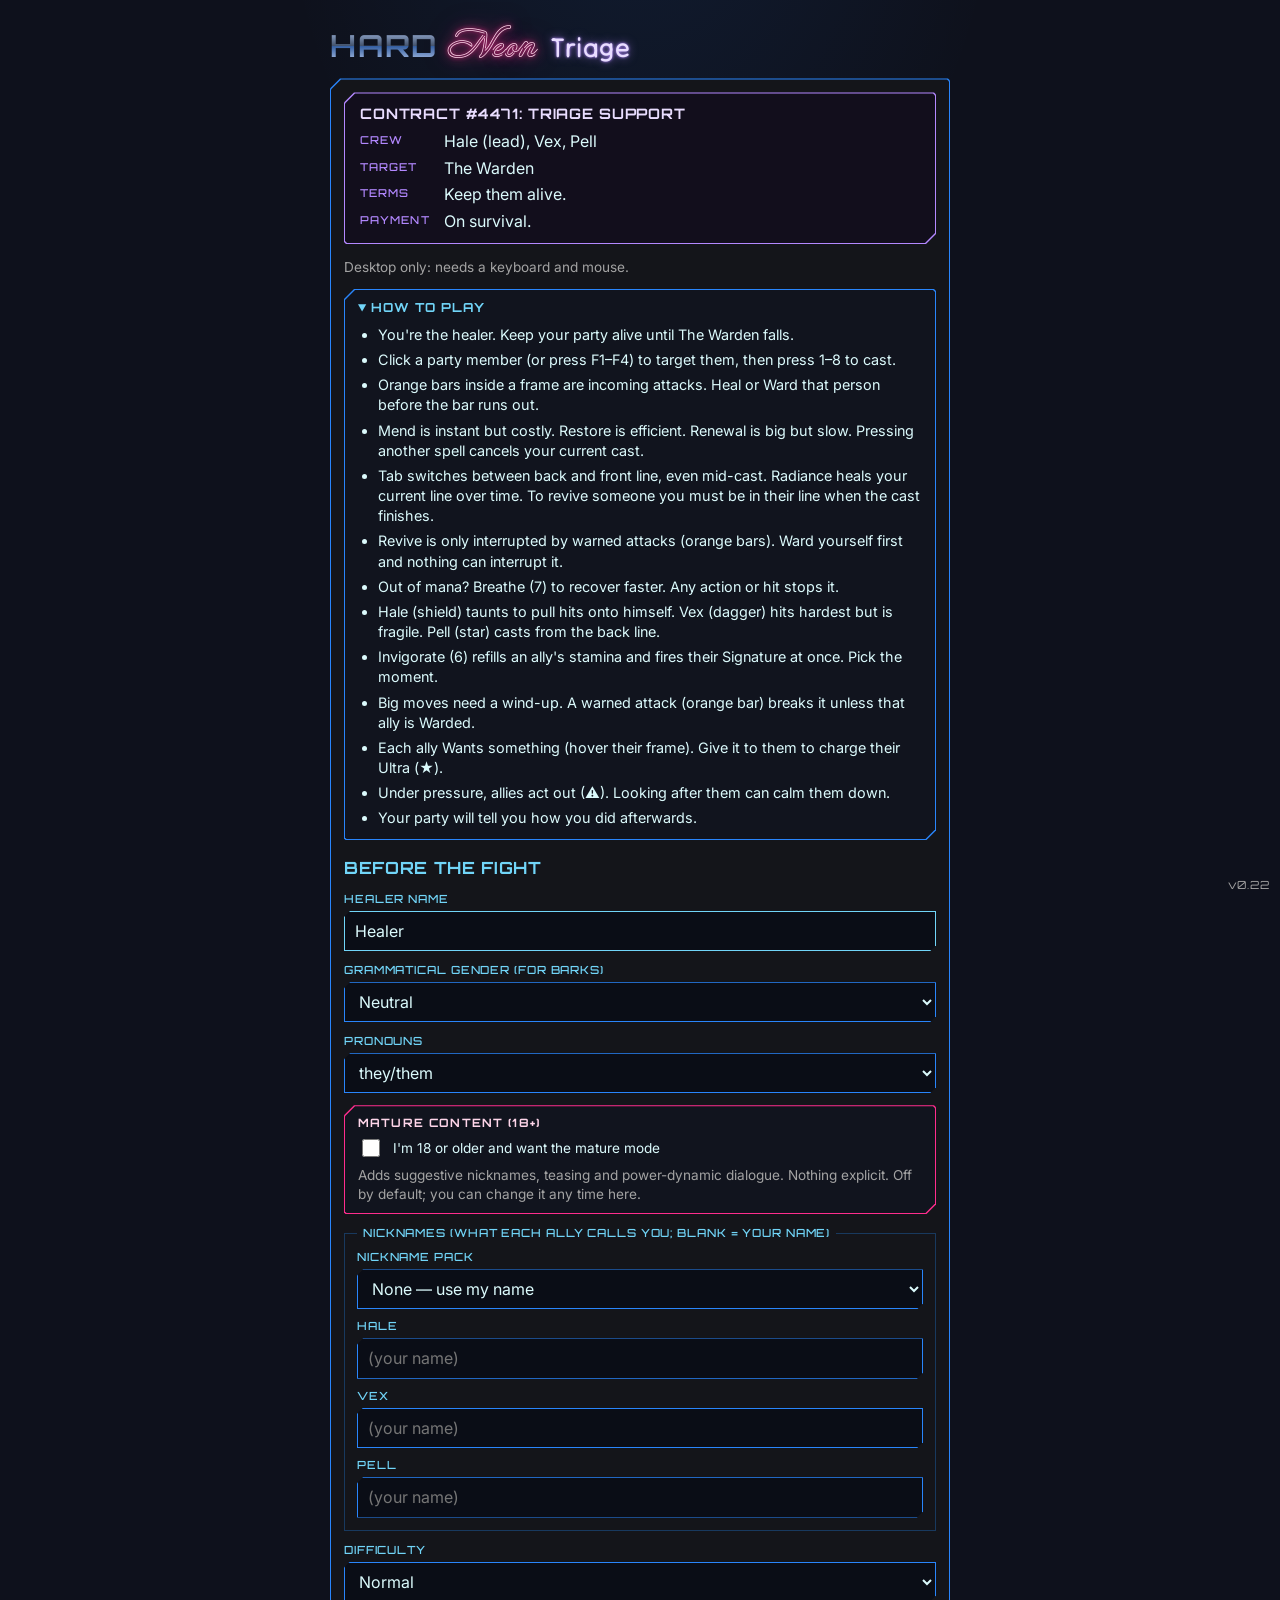
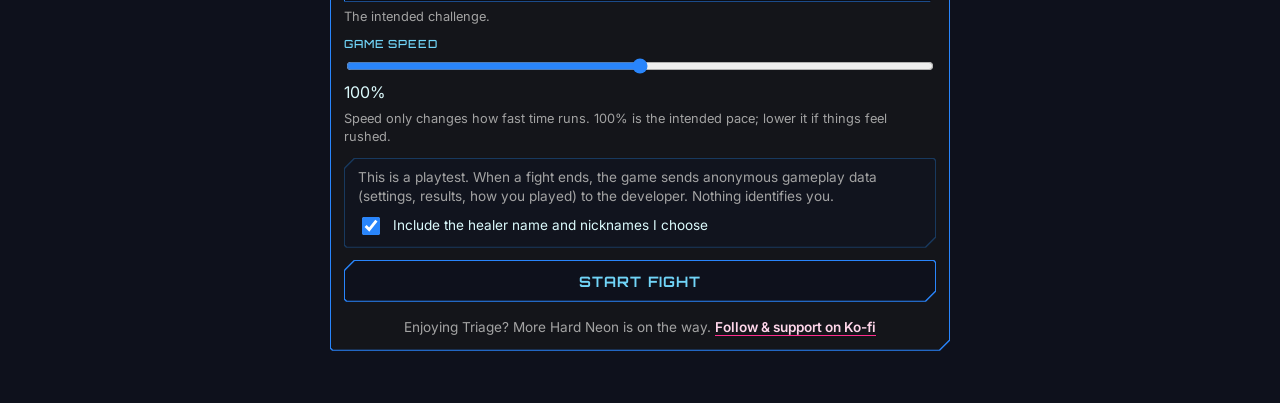
==== commit 71ab399f: "v0.22" ====
--- a/index.html
+++ b/index.html
@@ -38,6 +38,7 @@
       <div class="row"><strong id="bossName"></strong><span id="phase" class="muted"></span><span id="timer" class="timer"></span></div>
       <div id="bossHp"></div>
       <div id="bossFloats" class="bfloats" aria-hidden="true"></div>
+      <div id="bossBurst" class="bburst" aria-hidden="true"></div>
       <div id="telegraphs" aria-live="polite"></div>
 
       <div class="zones">
--- a/style.css
+++ b/style.css
@@ -174,6 +174,40 @@
   .bfloat { animation: bflfade 1.1s linear forwards; }
 }
 @keyframes bflfade { from { opacity: 1; } to { opacity: 0; } }
+/* v0.22: ally wind-up bar, interrupt stamp, burst over the boss, quick fun rating */
+.bar.wind { height: 18px; margin-bottom: 3px; background: #10131C; box-shadow: none; }
+.bar.wind .fill { background: var(--role-c); }
+.bar.wind.ultra .fill { background: linear-gradient(90deg, var(--role-c), #FF7AD9); }
+.bar.wind .bartext { color: #05070D; text-shadow: none; font-weight: 800; font-size: .74rem; }
+.bar.wind.threat { outline: 2px solid var(--warn); outline-offset: 1px; }
+.frame { position: relative; }
+.stamp { position: absolute; left: 50%; top: 42%; translate: -50% -50%; rotate: -7deg; padding: 3px 10px; pointer-events: none;
+  font: 800 .95rem var(--sys); letter-spacing: .12em; text-transform: uppercase; color: #FF5A5F;
+  border: 3px solid #FF5A5F; background: rgba(20,4,8,.85); opacity: 0; transition: opacity .1s; z-index: 2; }
+.stamp.show { opacity: 1; animation: stampin .25s ease-out; }
+@keyframes stampin { from { scale: 1.6; } to { scale: 1; } }
+.bburst { position: relative; height: 0; z-index: 4; }
+.burst { position: absolute; left: 50%; top: -58px; translate: -50% 0; display: flex; align-items: center; gap: 10px; pointer-events: none;
+  padding: 6px 16px 6px 10px; background: rgba(5,8,16,.88); border: 2px solid var(--burst-c);
+  box-shadow: 0 0 10px var(--burst-c), 0 0 28px color-mix(in srgb, var(--burst-c) 50%, transparent);
+  animation: burst 1.3s ease-out forwards; }
+.burst .bicon svg { width: 44px; height: 44px; display: block; }
+.burst.ultra .bicon svg { width: 64px; height: 64px; }
+.burst .bname { font: 800 1.15rem var(--sys); letter-spacing: .08em; text-transform: uppercase; color: var(--burst-c); white-space: nowrap; }
+.burst.ultra .bname { font-size: 1.5rem; }
+@keyframes burst { 0% { opacity: 0; scale: .6; } 15% { opacity: 1; scale: 1.08; } 30% { scale: 1; } 75% { opacity: 1; } 100% { opacity: 0; scale: 1.04; } }
+.quickfun { display: flex; align-items: center; gap: 6px; margin-top: 12px; flex-wrap: wrap; }
+.quickfun .qlabel { font: 700 .8rem var(--sys); letter-spacing: .08em; text-transform: uppercase; margin-right: 4px; }
+.qbtn { min-width: 40px; height: 36px; cursor: pointer; font: 800 .9rem var(--body); color: var(--text); background: var(--bg); border: 1px solid var(--edge); }
+.qbtn:hover { background: var(--navy); }
+.qbtn[aria-pressed="true"] { background: var(--navy); border-color: var(--cyan); color: var(--cyan); }
+.qbtn:focus-visible { outline: 3px solid var(--focus); outline-offset: 2px; }
+.qstatus { color: var(--cyan); font-size: .85rem; margin-left: 6px; }
+@media (prefers-reduced-motion: reduce) {
+  .stamp.show { animation: none; }
+  .burst { animation: burstfade 1.3s linear forwards; }
+}
+@keyframes burstfade { 0% { opacity: 0; } 10% { opacity: 1; } 75% { opacity: 1; } 100% { opacity: 0; } }
 .ffloat { position: absolute; top: 6px; right: 64px; font-weight: 800; font-size: .9rem; font-variant-numeric: tabular-nums; text-shadow: 0 1px 2px #000; }
 
 /* ---------- healer controls ---------- */
